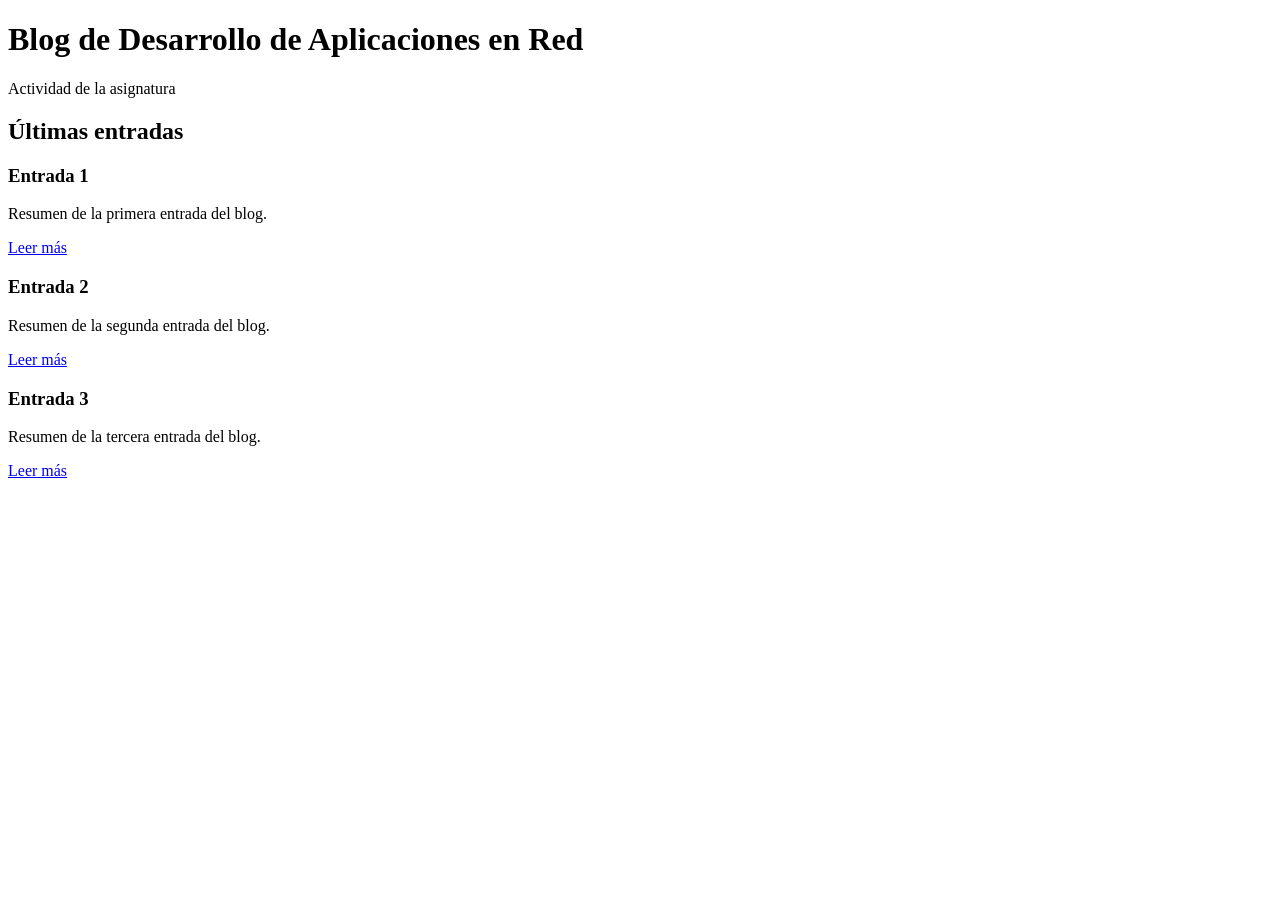
==== index.html @ cb323d4a "Add initial HTML structure for blog" ====
<!DOCTYPE html>
<html lang="es">

<head>
  <meta charset="UTF-8">
  <meta name="viewport" content="width=device-width, initial-scale=1.0">
  <title>Blog de Desarrollo de Aplicaciones en Red</title>
</head>

<body>

  <header>
    <h1>Blog de Desarrollo de Aplicaciones en Red</h1>
    <p>Actividad de la asignatura</p>
  </header>

  <main>

    <h2>Últimas entradas</h2>

    <article>
      <h3>Entrada 1</h3>
      <p>Resumen de la primera entrada del blog.</p>
      <a href="entrada1.html">Leer más</a>
    </article>

    <article>
      <h3>Entrada 2</h3>
      <p>Resumen de la segunda entrada del blog.</p>
      <a href="entrada2.html">Leer más</a>
    </article>

    <article>
      <h3>Entrada 3</h3>
      <p>Resumen de la tercera entrada del blog.</p>
      <a href="entrada3.html">Leer más</a>
    </article>

  </main>

</body>

</html>
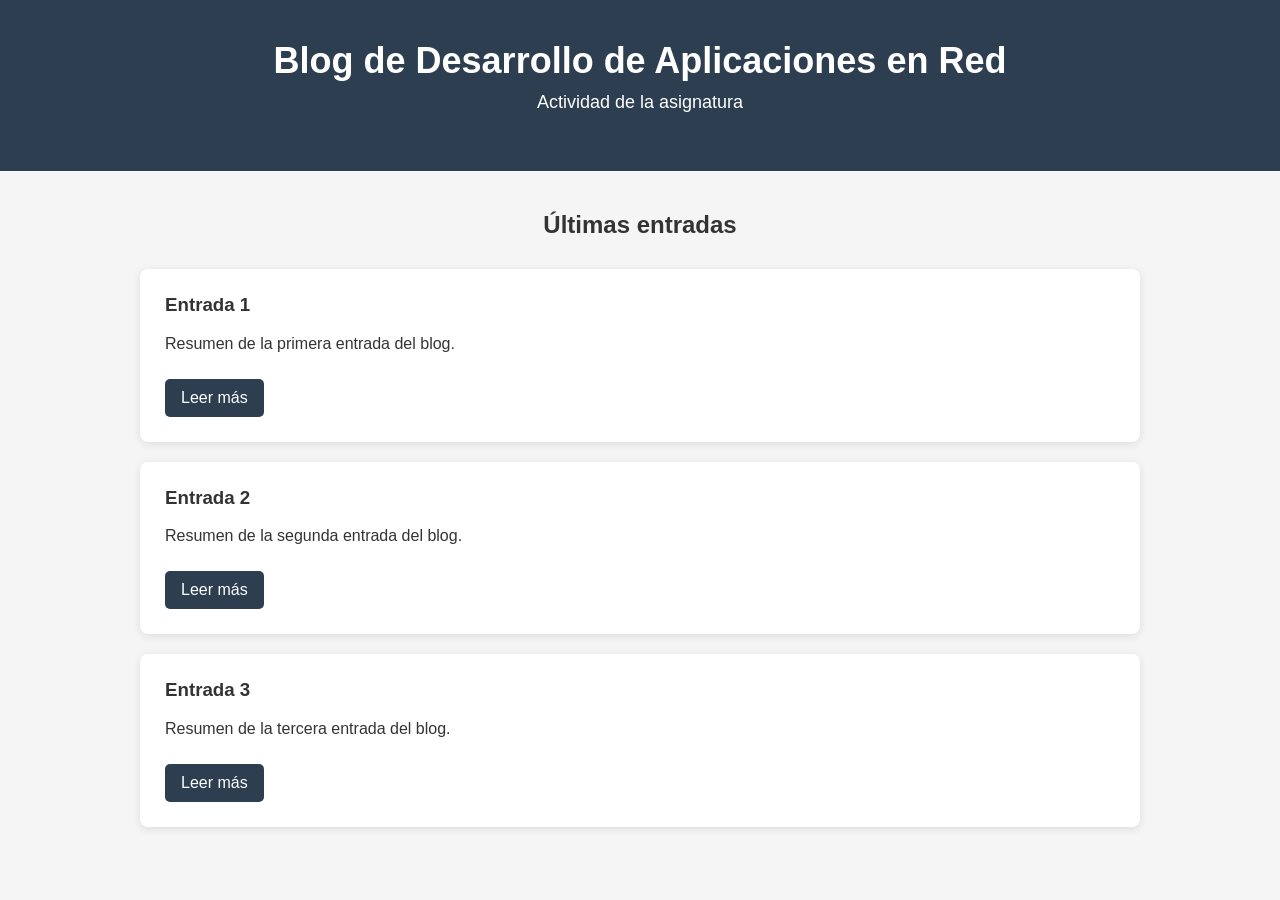
==== commit 8827f586: "Add stylesheet link to index.html" ====
--- a/index.html
+++ b/index.html
@@ -5,6 +5,7 @@
   <meta charset="UTF-8">
   <meta name="viewport" content="width=device-width, initial-scale=1.0">
   <title>Blog de Desarrollo de Aplicaciones en Red</title>
+  <link rel="stylesheet" href="css/estilos.css">
 </head>
 
 <body>
--- a/css/estilos.css
+++ b/css/estilos.css
@@ -0,0 +1,60 @@
+body {
+  margin: 0;
+  font-family: Arial, sans-serif;
+  background-color: #f5f5f5;
+  color: #333333;
+}
+
+header {
+  background-color: #2c3e50;
+  color: white;
+  text-align: center;
+  padding: 40px 20px;
+}
+
+header h1 {
+  margin: 0;
+  font-size: 36px;
+}
+
+header p {
+  margin-top: 10px;
+  font-size: 18px;
+}
+
+main {
+  width: 80%;
+  max-width: 1000px;
+  margin: 40px auto;
+}
+
+h2 {
+  text-align: center;
+  margin-bottom: 30px;
+}
+
+article {
+  background-color: white;
+  padding: 25px;
+  margin-bottom: 20px;
+  border-radius: 8px;
+  box-shadow: 0 2px 8px rgba(0, 0, 0, 0.1);
+}
+
+article h3 {
+  margin-top: 0;
+}
+
+article a {
+  display: inline-block;
+  margin-top: 10px;
+  text-decoration: none;
+  background-color: #2c3e50;
+  color: white;
+  padding: 10px 16px;
+  border-radius: 5px;
+}
+
+article a:hover {
+  background-color: #1a252f;
+}
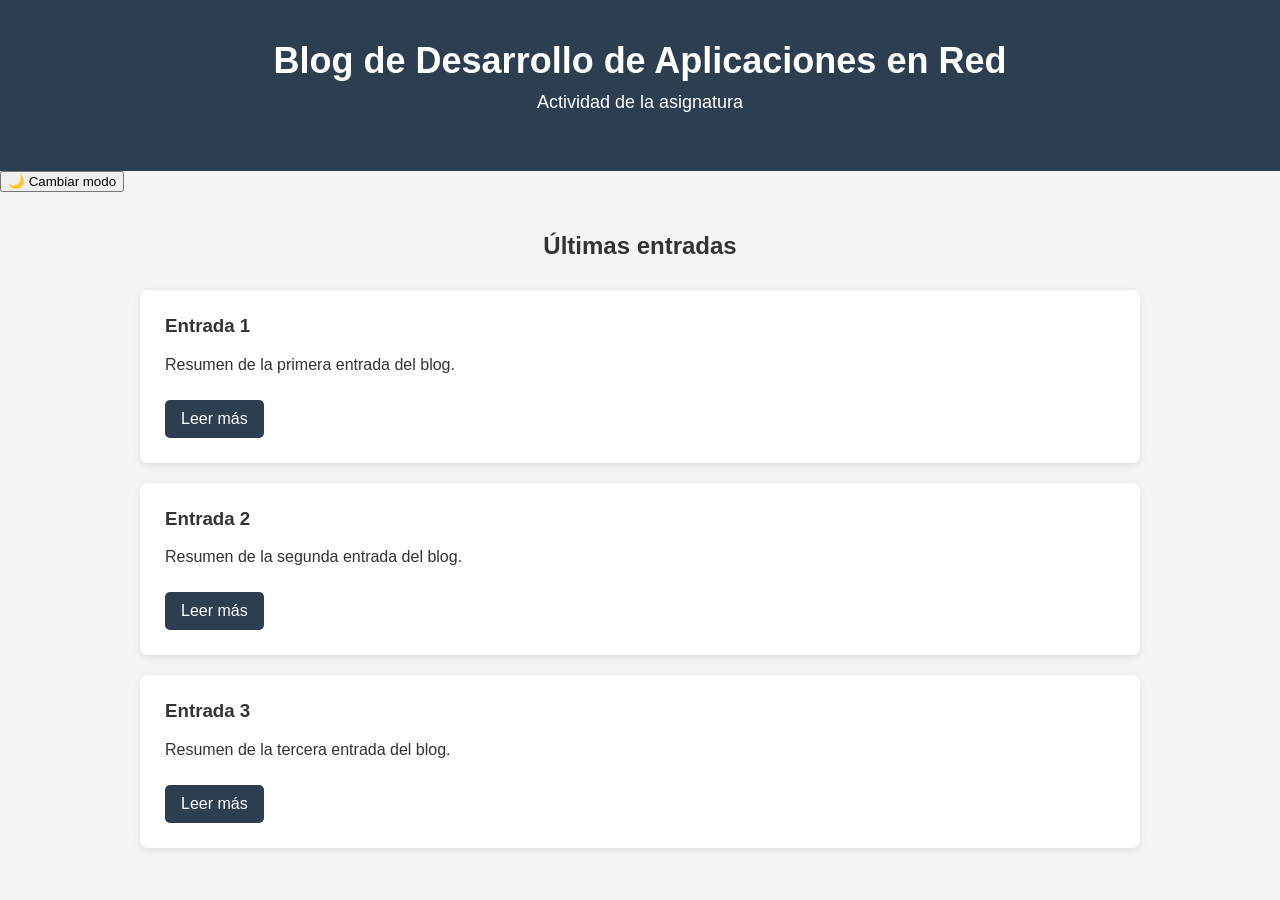
==== commit 8a84a98e: "Add dark mode toggle button to index.html" ====
--- a/index.html
+++ b/index.html
@@ -14,7 +14,7 @@
     <h1>Blog de Desarrollo de Aplicaciones en Red</h1>
     <p>Actividad de la asignatura</p>
   </header>
-
+<button id="modoOscuro">🌙 Cambiar modo</button>
   <main>
 
     <h2>Últimas entradas</h2>
@@ -38,7 +38,7 @@
     </article>
 
   </main>
-
+<script src="js/script.js"></script>
 </body>
 
 </html>
--- a/css/estilos.css
+++ b/css/estilos.css
@@ -44,6 +44,14 @@
 article h3 {
   margin-top: 0;
 }
+article img {
+  display: block;
+  width: 100%;
+  max-width: 400px;
+  height: auto;
+  margin: 20px auto;
+  border-radius: 8px;
+}
 
 article a {
   display: inline-block;
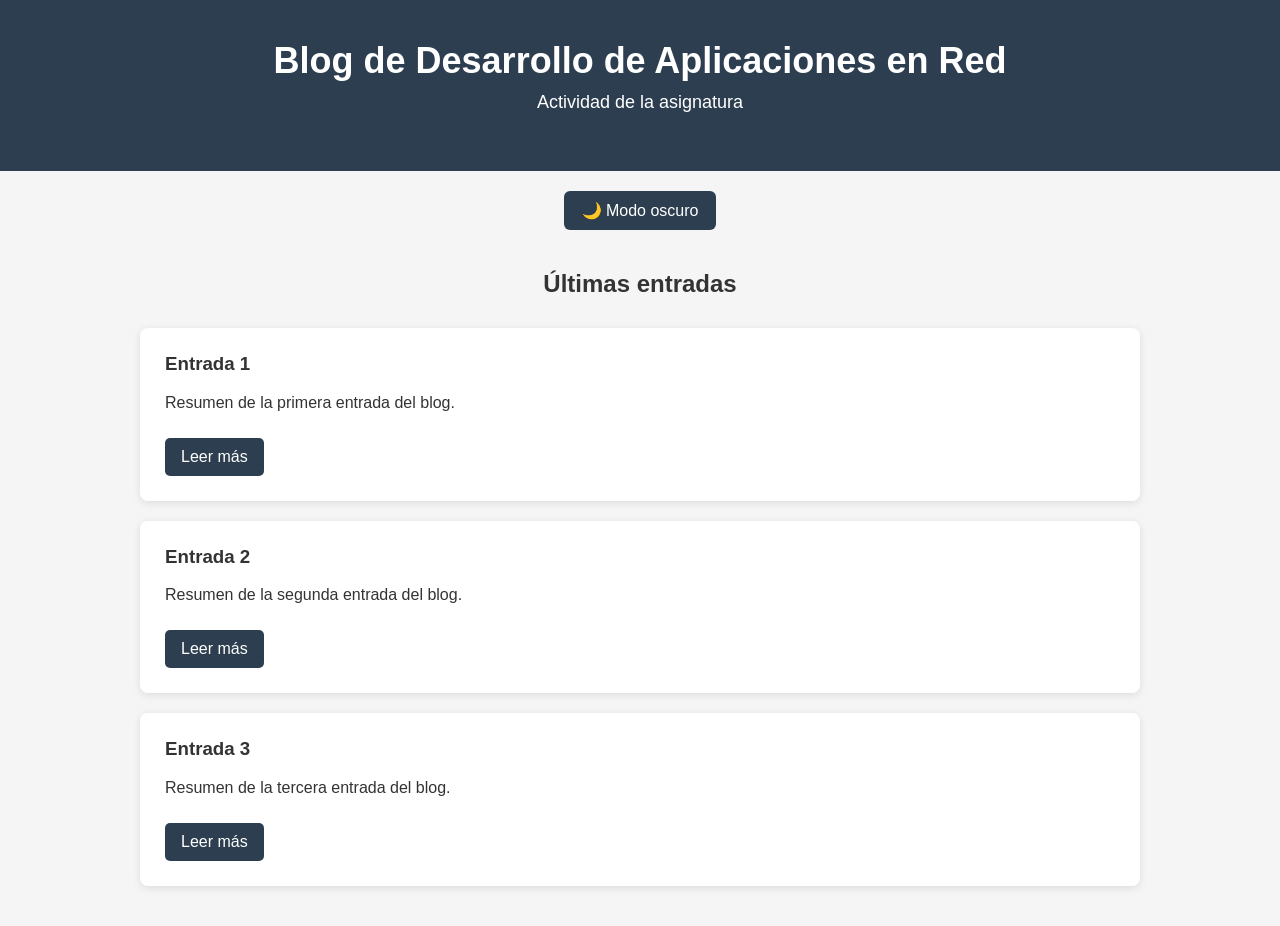
==== commit 3dd57282: "Change button text for dark mode toggle" ====
--- a/index.html
+++ b/index.html
@@ -14,7 +14,7 @@
     <h1>Blog de Desarrollo de Aplicaciones en Red</h1>
     <p>Actividad de la asignatura</p>
   </header>
-<button id="modoOscuro">🌙 Cambiar modo</button>
+<button id="modoOscuro">🌙 Modo oscuro</button>
   <main>
 
     <h2>Últimas entradas</h2>
--- a/css/estilos.css
+++ b/css/estilos.css
@@ -66,3 +66,32 @@
 article a:hover {
   background-color: #1a252f;
 }
+.oscuro {
+    background-color: #222;
+    color: white;
+}
+
+body.oscuro article {
+    background: #333 !important;
+    color: white !important;
+}
+
+.oscuro article a {
+    background-color: #4a6780;
+    color: white;
+}
+#modoOscuro {
+    display: block;
+    margin: 20px auto;
+    padding: 10px 18px;
+    background-color: #2c3e50;
+    color: white;
+    border: none;
+    border-radius: 6px;
+    font-size: 16px;
+    cursor: pointer;
+}
+
+#modoOscuro:hover {
+    background-color: #1a252f;
+}
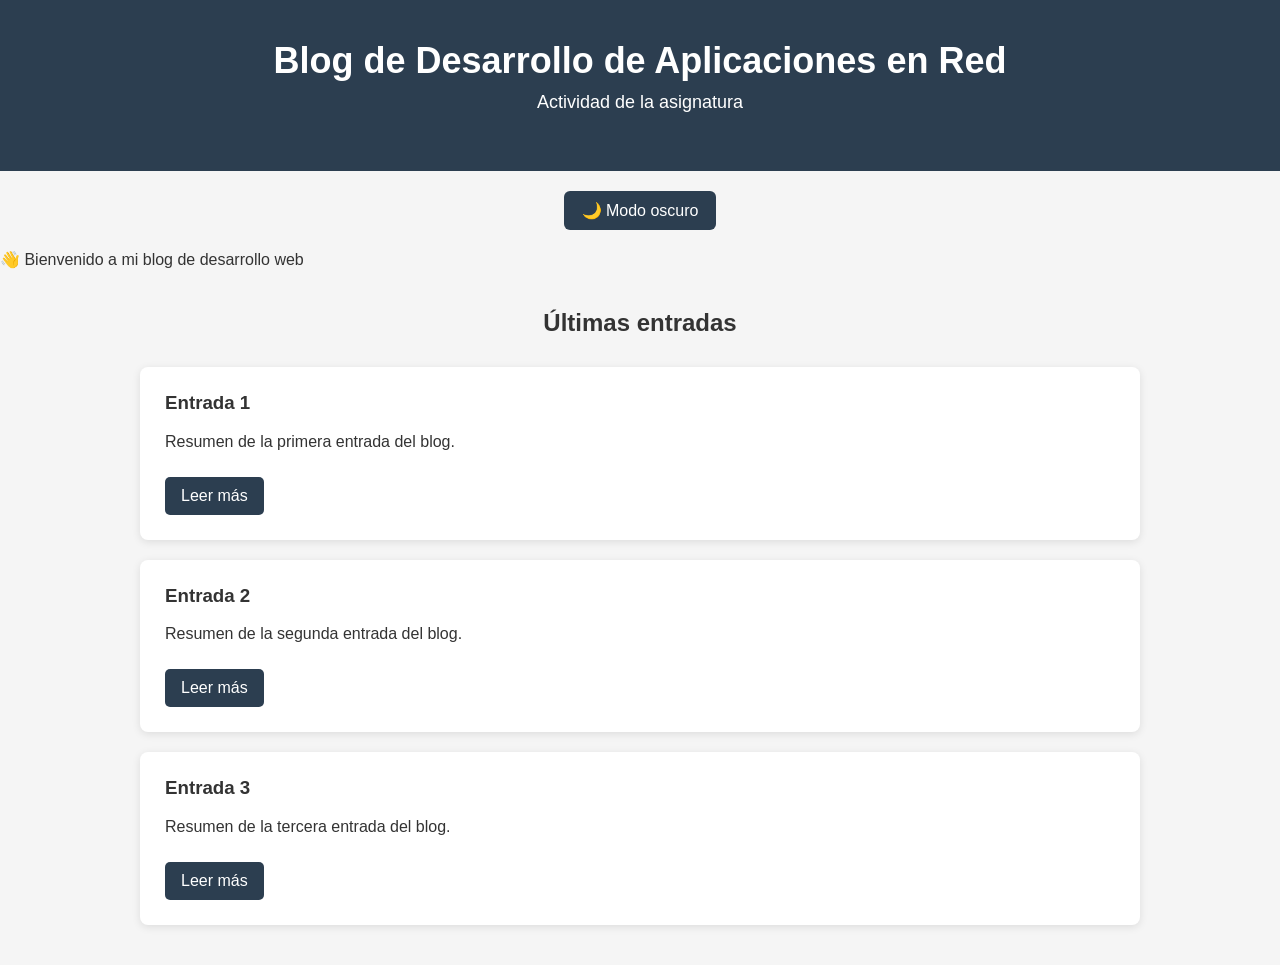
==== commit 51b09df5: "Add welcome message to index.html" ====
--- a/index.html
+++ b/index.html
@@ -15,6 +15,7 @@
     <p>Actividad de la asignatura</p>
   </header>
 <button id="modoOscuro">🌙 Modo oscuro</button>
+  <p id="bienvenida">👋 Bienvenido a mi blog de desarrollo web</p>
   <main>
 
     <h2>Últimas entradas</h2>
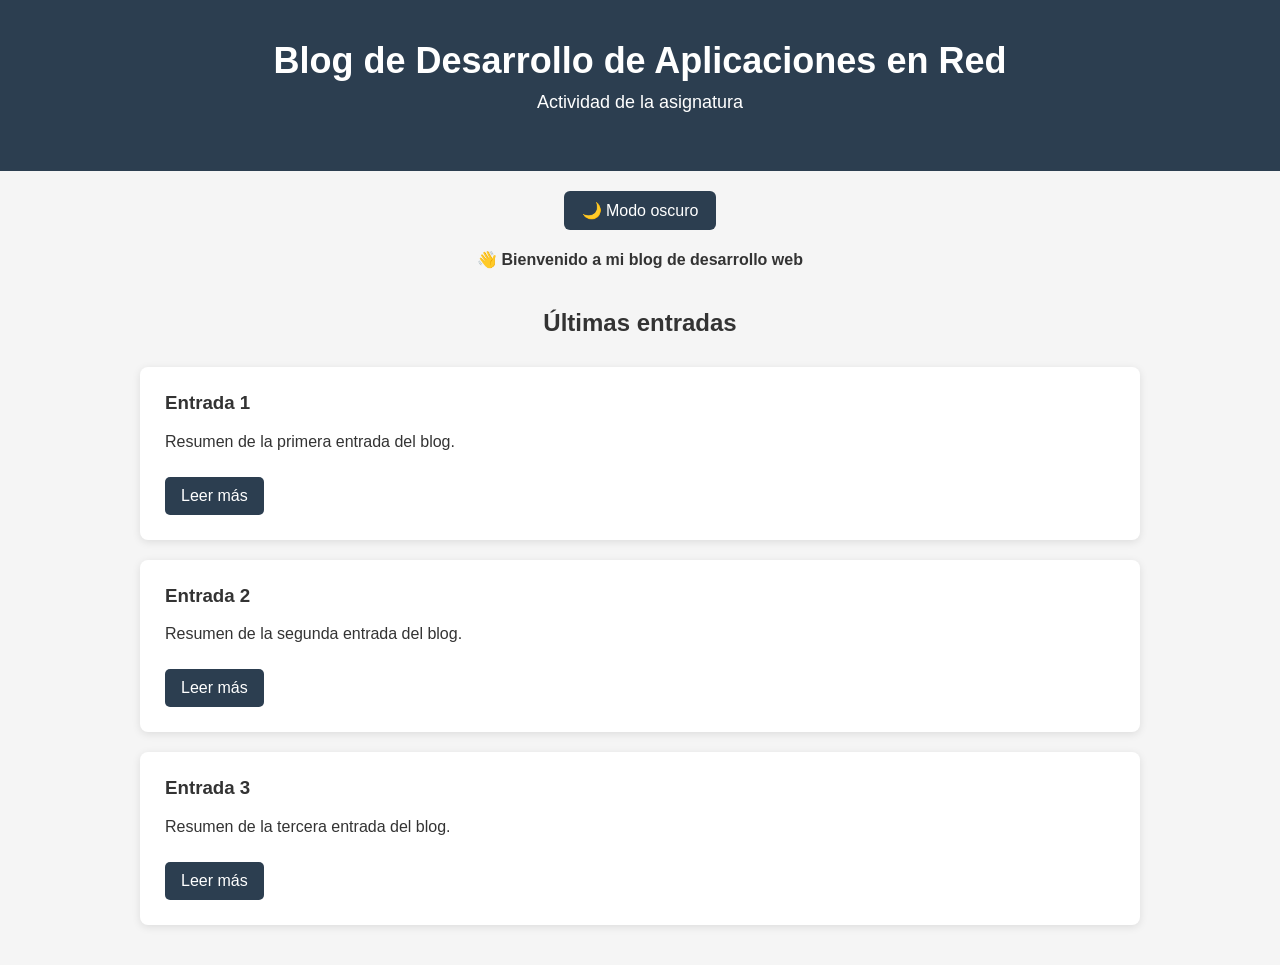
==== commit 3b39bd76: "Update script tag to include cache-busting version" ====
--- a/index.html
+++ b/index.html
@@ -39,7 +39,7 @@
     </article>
 
   </main>
-<script src="js/script.js"></script>
+<script src="js/script.js?v=3"></script>
 </body>
 
 </html>
--- a/css/estilos.css
+++ b/css/estilos.css
@@ -95,3 +95,8 @@
 #modoOscuro:hover {
     background-color: #1a252f;
 }
+#bienvenida {
+    text-align: center;
+    font-weight: bold;
+    margin: 15px 0;
+}
